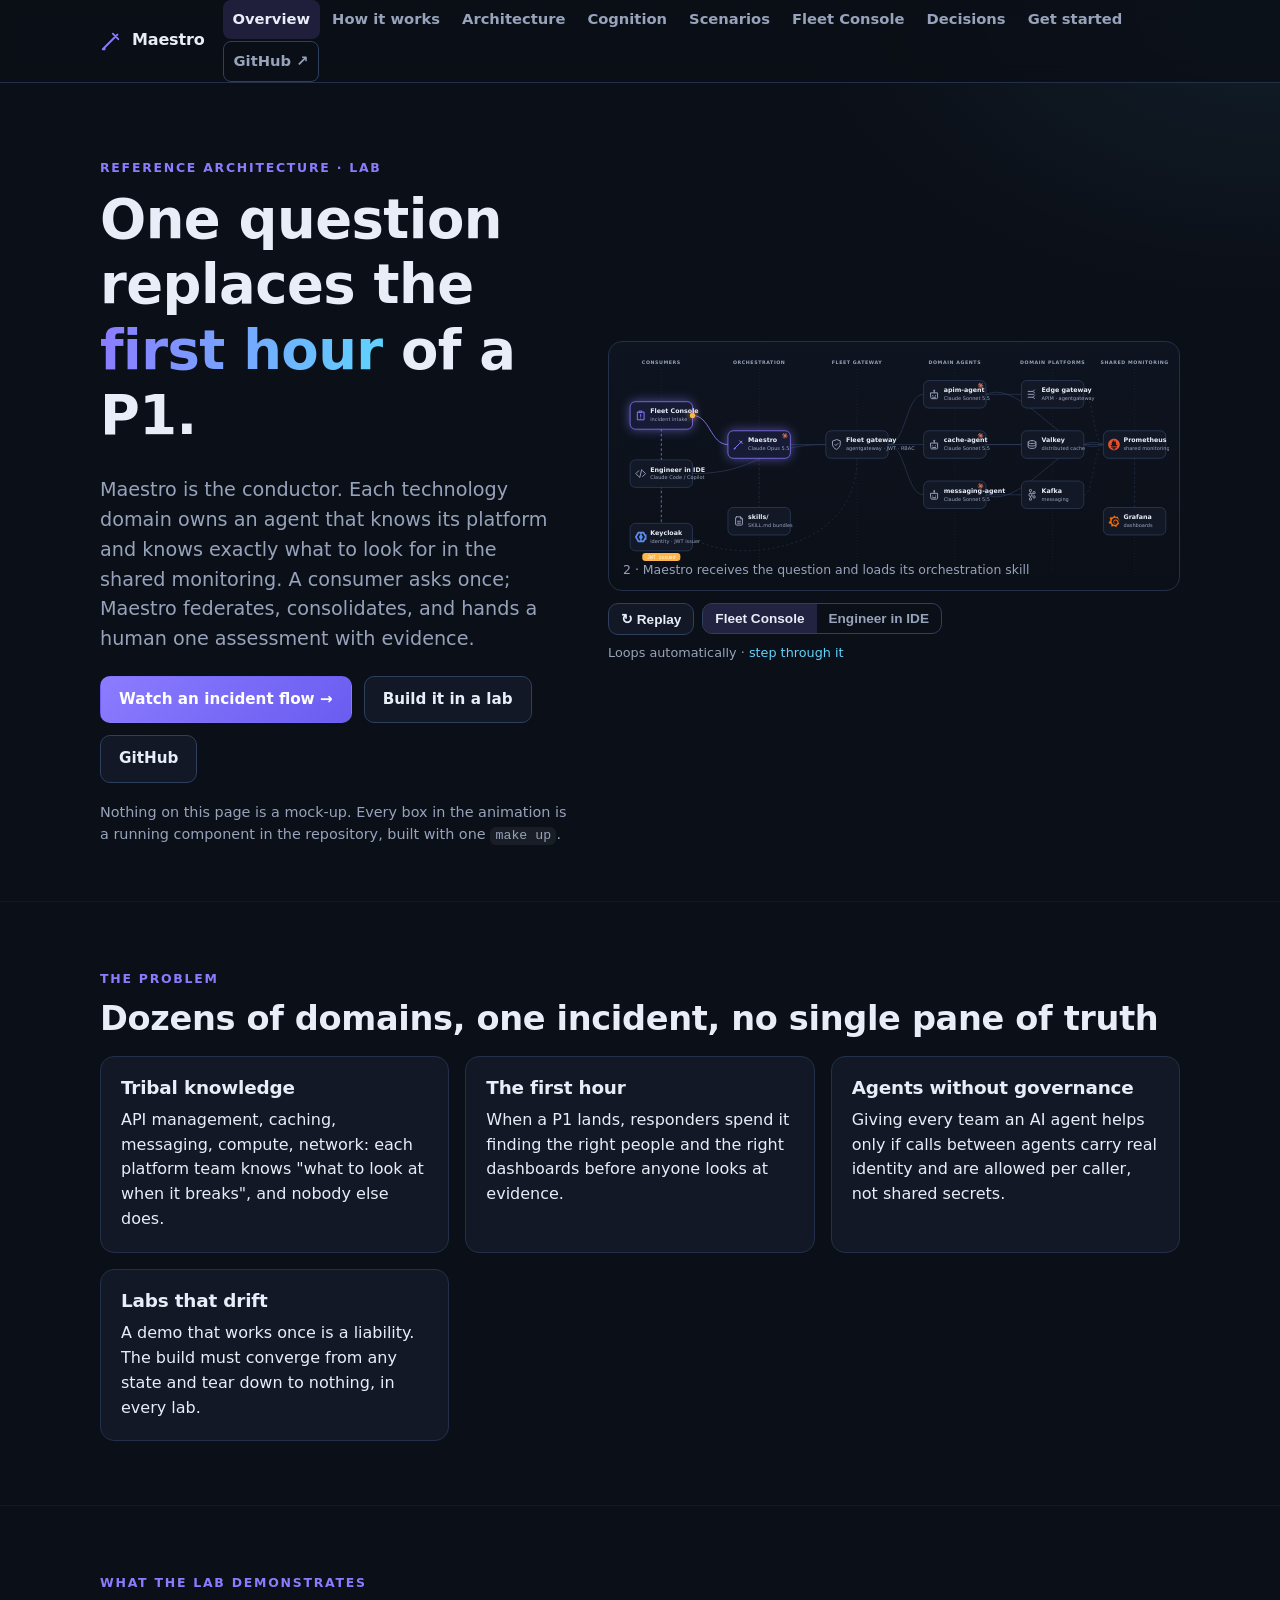
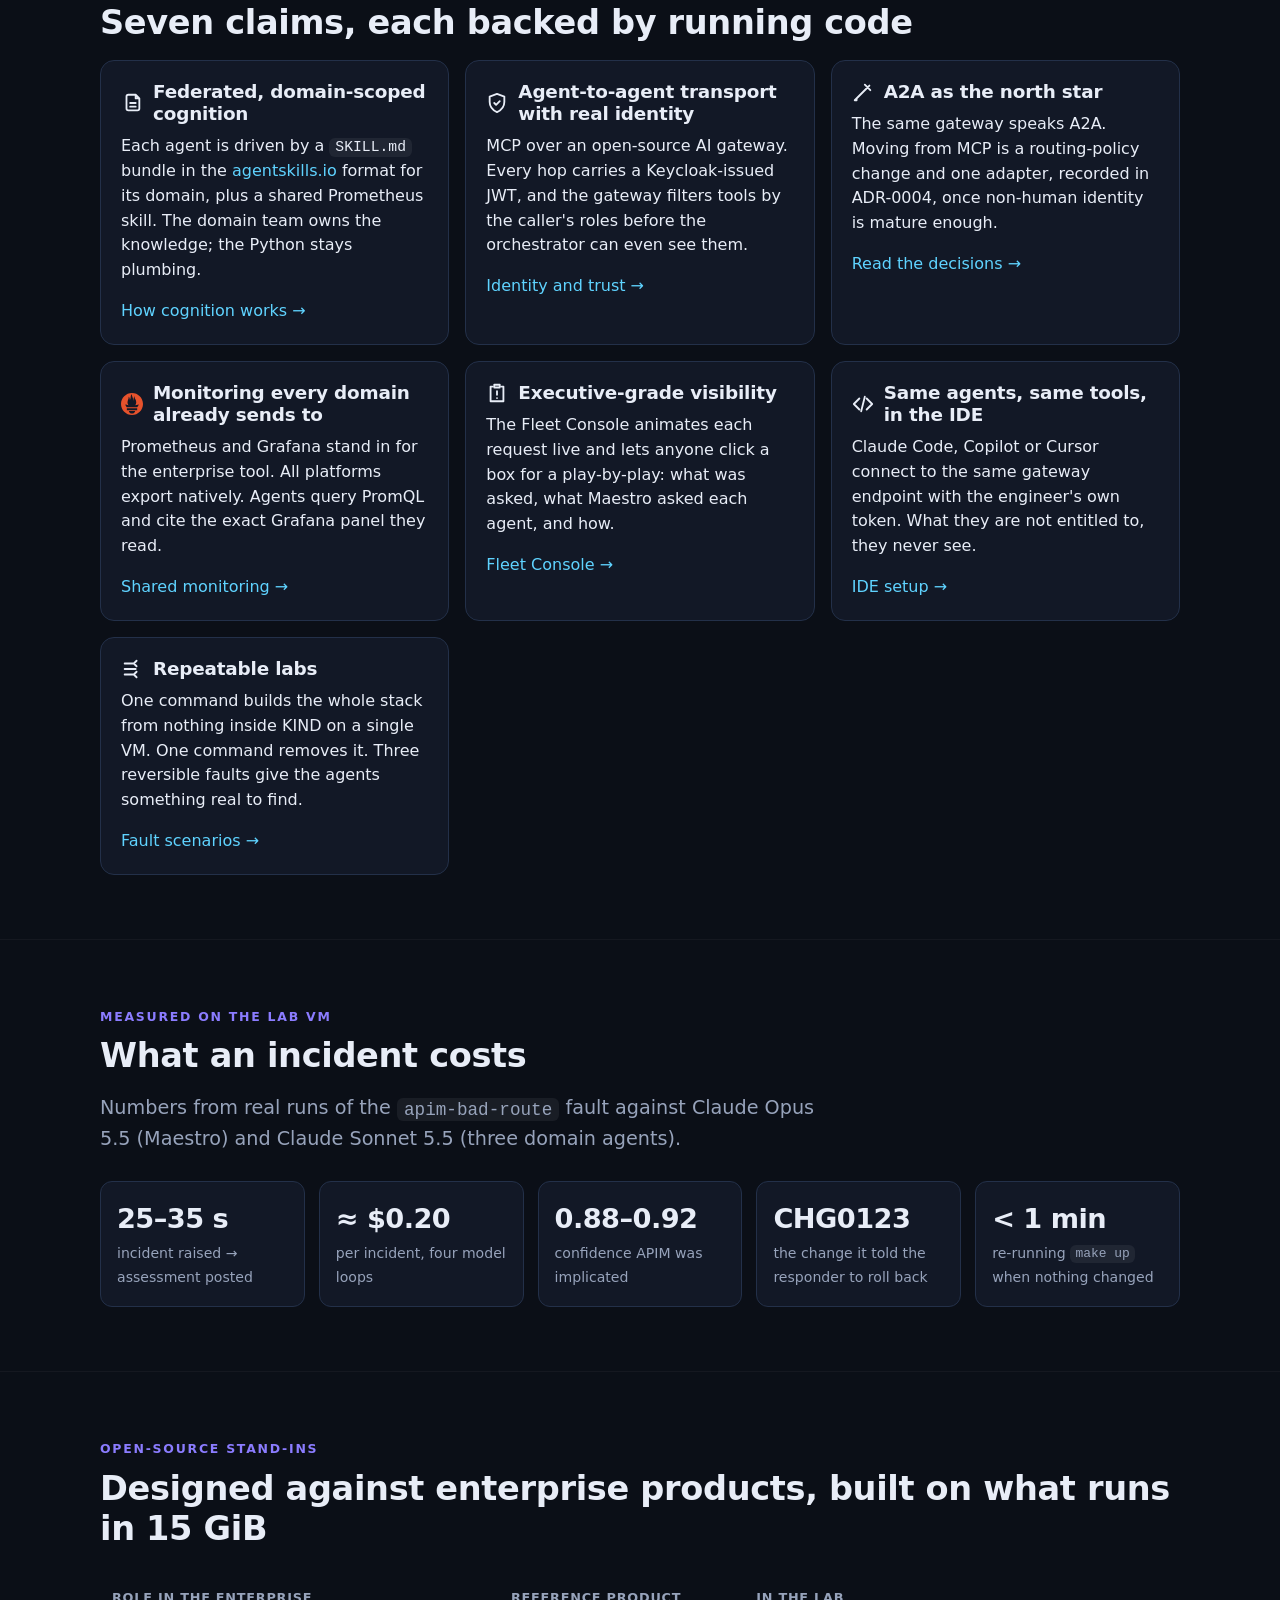
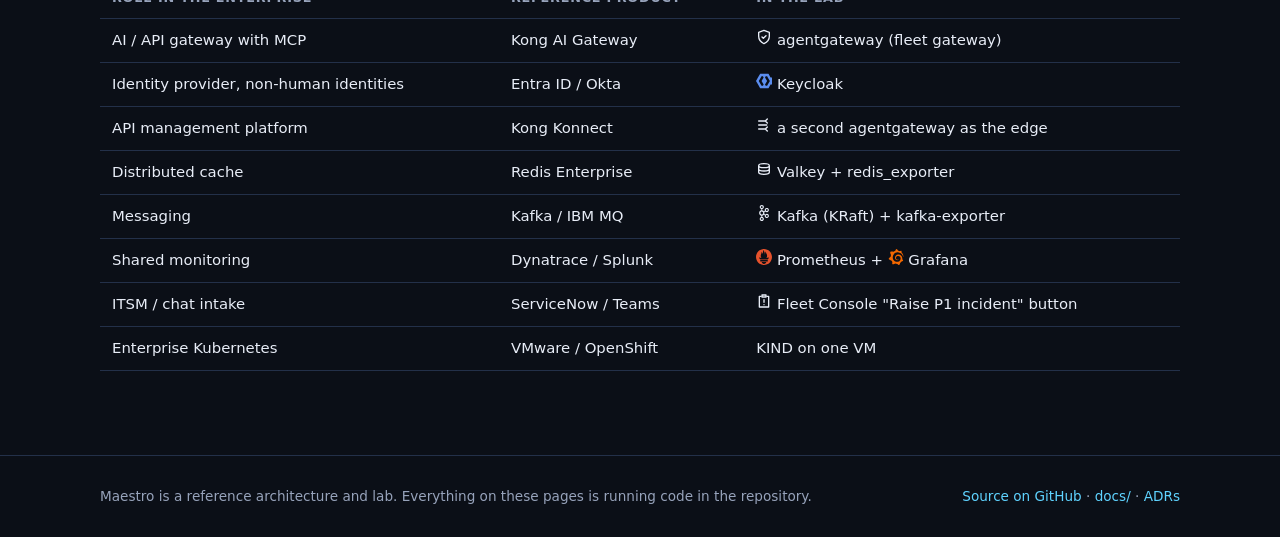
==== site/index.html @ 4a2fc815 "Add the animated GitHub Pages tour (site/) and its deploy workflow Eight static pages under site/ (v" ====
<!doctype html>
<html lang="en">
<head>
<meta charset="utf-8">
<meta name="viewport" content="width=device-width, initial-scale=1">
<title>Maestro — an agent of agents for observability</title>
<meta name="description" content="A working reference architecture where one question to Maestro replaces the first hour of a P1: domain agents, a governed MCP gateway, shared monitoring, and a console that shows the system think.">
<link rel="stylesheet" href="assets/site.css">
<script src="assets/icons.js"></script>
<script src="assets/site.js"></script>
<script src="assets/topology.js"></script>
</head>
<body>
<header id="site-header"></header>

<section class="hero">
  <div class="wrap grid">
    <div>
      <span class="eyebrow">Reference architecture · lab</span>
      <h1>One question replaces the <span>first hour</span> of a P1.</h1>
      <p class="lede">Maestro is the conductor. Each technology domain owns an agent that knows its platform and knows exactly what to look for in the shared monitoring. A consumer asks once; Maestro federates, consolidates, and hands a human one assessment with evidence.</p>
      <div class="cta">
        <a class="btn primary" href="how-it-works.html">Watch an incident flow →</a>
        <a class="btn" href="get-started.html">Build it in a lab</a>
        <a class="btn" href="https://github.com/paimonsoror/agent-of-agents-lab" rel="noopener">GitHub</a>
      </div>
      <p class="muted" style="margin-top:18px;font-size:.9rem">Nothing on this page is a mock-up. Every box in the animation is a running component in the repository, built with one <code>make up</code>.</p>
    </div>
    <div>
      <div class="stage" id="hero-stage"><div class="caption" id="hero-caption">Starting…</div></div>
      <div class="stage-controls">
        <button class="btn small" id="hero-replay">↻ Replay</button>
        <div class="toggle" role="group" aria-label="Caller">
          <button class="on" data-caller="console">Fleet Console</button>
          <button data-caller="ide">Engineer in IDE</button>
        </div>
        <span class="spacer"></span>
        <span class="muted" style="font-size:.8rem">Loops automatically · <a href="how-it-works.html">step through it</a></span>
      </div>
    </div>
  </div>
</section>

<section>
  <div class="wrap">
    <span class="eyebrow">The problem</span>
    <h2>Dozens of domains, one incident, no single pane of truth</h2>
    <div class="cards">
      <div class="card reveal"><h3>Tribal knowledge</h3><p>API management, caching, messaging, compute, network: each platform team knows "what to look at when it breaks", and nobody else does.</p></div>
      <div class="card reveal d1"><h3>The first hour</h3><p>When a P1 lands, responders spend it finding the right people and the right dashboards before anyone looks at evidence.</p></div>
      <div class="card reveal d2"><h3>Agents without governance</h3><p>Giving every team an AI agent helps only if calls between agents carry real identity and are allowed per caller, not shared secrets.</p></div>
      <div class="card reveal d3"><h3>Labs that drift</h3><p>A demo that works once is a liability. The build must converge from any state and tear down to nothing, in every lab.</p></div>
    </div>
  </div>
</section>

<section>
  <div class="wrap">
    <span class="eyebrow">What the lab demonstrates</span>
    <h2>Seven claims, each backed by running code</h2>
    <div class="cards">
      <div class="card reveal"><h3><i data-icon="skills" data-size="22"></i>Federated, domain-scoped cognition</h3><p>Each agent is driven by a <code>SKILL.md</code> bundle in the <a href="https://agentskills.io" rel="noopener">agentskills.io</a> format for its domain, plus a shared Prometheus skill. The domain team owns the knowledge; the Python stays plumbing.</p><a href="cognition.html">How cognition works →</a></div>
      <div class="card reveal d1"><h3><i data-icon="gateway" data-size="22"></i>Agent-to-agent transport with real identity</h3><p>MCP over an open-source AI gateway. Every hop carries a Keycloak-issued JWT, and the gateway filters tools by the caller's roles before the orchestrator can even see them.</p><a href="architecture.html#identity">Identity and trust →</a></div>
      <div class="card reveal d2"><h3><i data-icon="maestro" data-size="22"></i>A2A as the north star</h3><p>The same gateway speaks A2A. Moving from MCP is a routing-policy change and one adapter, recorded in ADR-0004, once non-human identity is mature enough.</p><a href="decisions.html">Read the decisions →</a></div>
      <div class="card reveal d3"><h3><i data-icon="prometheus" data-size="22"></i>Monitoring every domain already sends to</h3><p>Prometheus and Grafana stand in for the enterprise tool. All platforms export natively. Agents query PromQL and cite the exact Grafana panel they read.</p><a href="architecture.html#monitoring">Shared monitoring →</a></div>
      <div class="card reveal"><h3><i data-icon="console" data-size="22"></i>Executive-grade visibility</h3><p>The Fleet Console animates each request live and lets anyone click a box for a play-by-play: what was asked, what Maestro asked each agent, and how.</p><a href="console.html">Fleet Console →</a></div>
      <div class="card reveal d1"><h3><i data-icon="ide" data-size="22"></i>Same agents, same tools, in the IDE</h3><p>Claude Code, Copilot or Cursor connect to the same gateway endpoint with the engineer's own token. What they are not entitled to, they never see.</p><a href="get-started.html#ide">IDE setup →</a></div>
      <div class="card reveal d2"><h3><i data-icon="edge-gateway" data-size="22"></i>Repeatable labs</h3><p>One command builds the whole stack from nothing inside KIND on a single VM. One command removes it. Three reversible faults give the agents something real to find.</p><a href="scenarios.html">Fault scenarios →</a></div>
    </div>
  </div>
</section>

<section>
  <div class="wrap">
    <span class="eyebrow">Measured on the lab VM</span>
    <h2>What an incident costs</h2>
    <p class="lede">Numbers from real runs of the <code>apim-bad-route</code> fault against Claude Opus 5.5 (Maestro) and Claude Sonnet 5.5 (three domain agents).</p>
    <div class="stats">
      <div class="stat reveal"><b>25–35 s</b><span>incident raised → assessment posted</span></div>
      <div class="stat reveal d1"><b>≈ $0.20</b><span>per incident, four model loops</span></div>
      <div class="stat reveal d2"><b>0.88–0.92</b><span>confidence APIM was implicated</span></div>
      <div class="stat reveal d3"><b>CHG0123</b><span>the change it told the responder to roll back</span></div>
      <div class="stat reveal d4"><b>&lt; 1 min</b><span>re-running <code>make up</code> when nothing changed</span></div>
    </div>
  </div>
</section>

<section>
  <div class="wrap">
    <span class="eyebrow">Open-source stand-ins</span>
    <h2>Designed against enterprise products, built on what runs in 15 GiB</h2>
    <div class="table-wrap"><table>
      <thead><tr><th>Role in the enterprise</th><th>Reference product</th><th>In the lab</th></tr></thead>
      <tbody>
        <tr><td>AI / API gateway with MCP</td><td>Kong AI Gateway</td><td><i data-icon="gateway" data-size="16"></i> agentgateway (fleet gateway)</td></tr>
        <tr><td>Identity provider, non-human identities</td><td>Entra ID / Okta</td><td><i data-icon="keycloak" data-size="16"></i> Keycloak</td></tr>
        <tr><td>API management platform</td><td>Kong Konnect</td><td><i data-icon="edge-gateway" data-size="16"></i> a second agentgateway as the edge</td></tr>
        <tr><td>Distributed cache</td><td>Redis Enterprise</td><td><i data-icon="valkey" data-size="16"></i> Valkey + redis_exporter</td></tr>
        <tr><td>Messaging</td><td>Kafka / IBM MQ</td><td><i data-icon="apachekafka" data-size="16"></i> Kafka (KRaft) + kafka-exporter</td></tr>
        <tr><td>Shared monitoring</td><td>Dynatrace / Splunk</td><td><i data-icon="prometheus" data-size="16"></i> Prometheus + <i data-icon="grafana" data-size="16"></i> Grafana</td></tr>
        <tr><td>ITSM / chat intake</td><td>ServiceNow / Teams</td><td><i data-icon="console" data-size="16"></i> Fleet Console "Raise P1 incident" button</td></tr>
        <tr><td>Enterprise Kubernetes</td><td>VMware / OpenShift</td><td>KIND on one VM</td></tr>
      </tbody>
    </table></div>
  </div>
</section>

<footer id="site-footer"></footer>

<script>
(function () {
  const CAPTIONS = [
    "1 · The caller gets its own identity: a JWT from Keycloak",
    "2 · Maestro receives the question and loads its orchestration skill",
    "3 · The gateway lists only the tools the caller's roles allow",
    "4 · Fan-out: the relevant domain agents are consulted in parallel",
    "5 · Agents gather evidence from their platform and from Prometheus",
    "6 · Findings return: one domain implicated, the others cleared",
    "7 · Maestro posts one consolidated assessment to the caller",
    "8 · A human decides. Maestro recommends; it never remediates",
  ];
  const stage = document.getElementById("hero-stage"), cap = document.getElementById("hero-caption");
  const t = MaestroTopology.render(stage, {});
  let caller = "console", running = false, gen = 0;
  async function loop() {
    const my = ++gen;
    if (running) return; running = true;
    while (my === gen) {
      await MaestroTopology.runIncident(t, { caller, onStep: i => { cap.textContent = CAPTIONS[i]; }, holdMs: 3000 });
    }
    running = false;
  }
  document.getElementById("hero-replay").addEventListener("click", () => { gen++; running = false; loop(); });
  document.querySelectorAll(".toggle [data-caller]").forEach(b => b.addEventListener("click", () => {
    document.querySelectorAll(".toggle [data-caller]").forEach(x => x.classList.remove("on")); b.classList.add("on");
    caller = b.dataset.caller; gen++; running = false; loop();
  }));
  loop();
})();
</script>
</body>
</html>
---- site/assets/site.css ----
/* Maestro lab site. Vanilla CSS, no build step, no external fonts. */
:root {
  --bg: #0b0f17;
  --bg-2: #0f1522;
  --panel: #121826;
  --panel-2: #182033;
  --line: #233049;
  --line-2: #2f3f5e;
  --text: #e8edf7;
  --muted: #97a3bb;
  --accent: #8b7cff;
  --accent-2: #5fd3ff;
  --claude: #d97757;
  --ok: #3ecf8e;
  --bad: #ff5c7a;
  --warn: #ffb547;
  --gw: #5b8def;
  --prom: #e6522c;
  --grafana: #f46800;
  --radius: 14px;
  --maxw: 1120px;
  --font: ui-sans-serif, system-ui, -apple-system, "Segoe UI", Roboto, Inter, "Helvetica Neue", Arial, sans-serif;
  --mono: ui-monospace, SFMono-Regular, Menlo, Consolas, "Liberation Mono", monospace;
}
* { box-sizing: border-box; }
html { scroll-behavior: smooth; }
body {
  margin: 0; background: var(--bg); color: var(--text); font-family: var(--font);
  line-height: 1.55; font-size: 16px; -webkit-font-smoothing: antialiased;
  background-image:
    radial-gradient(900px 500px at 10% -10%, rgba(139,124,255,.14), transparent 60%),
    radial-gradient(800px 500px at 100% 0%, rgba(95,211,255,.08), transparent 60%);
}
a { color: var(--accent-2); text-decoration: none; }
a:hover { text-decoration: underline; }
code, pre, kbd { font-family: var(--mono); font-size: .92em; }
code { background: rgba(255,255,255,.06); padding: .1em .4em; border-radius: 6px; }
pre {
  background: #0a0e16; border: 1px solid var(--line); border-radius: 10px; padding: 14px 16px;
  overflow-x: auto; line-height: 1.5; margin: 14px 0;
}
pre code { background: none; padding: 0; }
h1, h2, h3, h4 { line-height: 1.2; margin: 0 0 .5em; letter-spacing: -.01em; }
h1 { font-size: clamp(2rem, 5vw, 3.4rem); font-weight: 800; }
h2 { font-size: clamp(1.5rem, 3vw, 2.1rem); font-weight: 750; }
h3 { font-size: 1.15rem; font-weight: 700; }
p { margin: 0 0 1em; }
.muted { color: var(--muted); }
.wrap { max-width: var(--maxw); margin: 0 auto; padding: 0 20px; }
.lede { font-size: 1.2rem; color: var(--muted); max-width: 60ch; }
section { padding: 64px 0; }
section + section { border-top: 1px solid rgba(255,255,255,.04); }
.eyebrow {
  display: inline-block; font-size: .78rem; letter-spacing: .14em; text-transform: uppercase;
  color: var(--accent); font-weight: 700; margin-bottom: 10px;
}

/* Header */
.site-header {
  position: sticky; top: 0; z-index: 50; backdrop-filter: blur(10px);
  background: rgba(11,15,23,.78); border-bottom: 1px solid var(--line);
}
.site-header .wrap { display: flex; align-items: center; gap: 18px; min-height: 60px; }
.brand { display: flex; align-items: center; gap: 10px; font-weight: 800; color: var(--text); letter-spacing: -.01em; }
.brand .icon { color: var(--accent); }
.brand:hover { text-decoration: none; }
.nav { display: flex; gap: 2px; margin-left: auto; flex-wrap: wrap; }
.nav a {
  color: var(--muted); padding: 8px 10px; border-radius: 8px; font-size: .92rem; font-weight: 600;
}
.nav a:hover { color: var(--text); background: rgba(255,255,255,.05); text-decoration: none; }
.nav a.active { color: var(--text); background: rgba(139,124,255,.16); }
.nav a.gh { border: 1px solid var(--line-2); }
.nav-toggle { display: none; margin-left: auto; background: none; border: 1px solid var(--line-2); color: var(--text); border-radius: 8px; padding: 6px 10px; }
.brand .tagline { font-weight: 500; color: var(--muted); white-space: nowrap; }
@media (max-width: 1280px) { .brand .tagline { display: none; } }
@media (max-width: 860px) {
  .nav { display: none; position: absolute; left: 0; right: 0; top: 60px; background: var(--bg-2); flex-direction: column; padding: 10px 16px 16px; border-bottom: 1px solid var(--line); }
  .nav.open { display: flex; }
  .nav-toggle { display: inline-block; }
}

/* Hero */
.hero { padding: 72px 0 40px; }
.hero .grid { display: grid; grid-template-columns: 0.9fr 1.1fr; gap: 40px; align-items: center; }
@media (max-width: 960px) { .hero .grid { grid-template-columns: 1fr; } }
.hero h1 span { background: linear-gradient(90deg, var(--accent), var(--accent-2)); -webkit-background-clip: text; background-clip: text; color: transparent; }
.cta { display: flex; gap: 12px; flex-wrap: wrap; margin-top: 22px; }
.btn {
  display: inline-flex; align-items: center; gap: 8px; padding: 11px 18px; border-radius: 10px;
  font-weight: 700; border: 1px solid var(--line-2); color: var(--text); background: var(--panel);
  cursor: pointer; font-size: .95rem; transition: transform .15s ease, background .15s ease;
}
.btn:hover { text-decoration: none; transform: translateY(-1px); background: var(--panel-2); }
.btn.primary { background: linear-gradient(135deg, var(--accent), #6a5cf0); border-color: transparent; color: #fff; }
.btn.primary:hover { filter: brightness(1.08); }
.btn.small { padding: 7px 12px; font-size: .85rem; }
.btn[disabled] { opacity: .5; cursor: default; transform: none; }

/* Cards */
.cards { display: grid; grid-template-columns: repeat(auto-fit, minmax(260px, 1fr)); gap: 16px; }
.card {
  background: var(--panel); border: 1px solid var(--line); border-radius: var(--radius); padding: 20px;
  transition: border-color .2s ease, transform .2s ease;
}
.card:hover { border-color: var(--line-2); transform: translateY(-2px); }
.card h3 { display: flex; align-items: center; gap: 10px; }
.card p:last-child { margin-bottom: 0; }
.card .icon { flex: none; }
.pill {
  display: inline-block; padding: 2px 10px; border-radius: 999px; font-size: .75rem; font-weight: 700;
  letter-spacing: .04em; border: 1px solid var(--line-2); color: var(--muted);
}
.pill.ok { color: var(--ok); border-color: rgba(62,207,142,.4); background: rgba(62,207,142,.08); }
.pill.bad { color: var(--bad); border-color: rgba(255,92,122,.4); background: rgba(255,92,122,.08); }
.pill.accent { color: var(--accent); border-color: rgba(139,124,255,.4); background: rgba(139,124,255,.1); }
.pill.warn { color: var(--warn); border-color: rgba(255,181,71,.4); background: rgba(255,181,71,.08); }

/* Stats */
.stats { display: grid; grid-template-columns: repeat(auto-fit, minmax(160px, 1fr)); gap: 14px; margin-top: 28px; }
.stat { background: var(--panel); border: 1px solid var(--line); border-radius: 12px; padding: 16px; }
.stat b { display: block; font-size: 1.7rem; font-weight: 800; letter-spacing: -.02em; }
.stat span { color: var(--muted); font-size: .88rem; }

/* Tables */
table { width: 100%; border-collapse: collapse; font-size: .93rem; margin: 12px 0 20px; }
th, td { text-align: left; padding: 10px 12px; border-bottom: 1px solid var(--line); vertical-align: top; }
th { color: var(--muted); font-weight: 700; font-size: .8rem; letter-spacing: .06em; text-transform: uppercase; }
tr:hover td { background: rgba(255,255,255,.02); }
.table-wrap { overflow-x: auto; }

/* Topology stage */
.stage {
  background: linear-gradient(180deg, #0e1420, #0b0f17); border: 1px solid var(--line); border-radius: var(--radius);
  padding: 10px; position: relative; overflow: hidden;
}
.stage svg { width: 100%; height: auto; display: block; }
.stage .caption { position: absolute; left: 14px; bottom: 10px; font-size: .78rem; color: var(--muted); }
.stage-controls { display: flex; gap: 8px; align-items: center; flex-wrap: wrap; margin: 12px 0; }
.stage-controls .spacer { flex: 1; }

/* Topology SVG classes */
.topo .edge { fill: none; stroke: var(--line-2); stroke-width: 1.6; opacity: .75; transition: stroke .3s ease, opacity .3s ease; }
.topo .edge.dashed { stroke-dasharray: 4 5; opacity: .55; }
.topo .edge.hot { stroke: var(--accent); opacity: 1; }
.topo .edge.hot-ok { stroke: var(--ok); opacity: 1; }
.topo .edge.hot-bad { stroke: var(--bad); opacity: 1; }
.topo .node rect { fill: var(--panel); stroke: var(--line-2); stroke-width: 1.4; transition: stroke .25s ease, fill .25s ease, filter .25s ease; }
.topo .node text { fill: var(--text); font-family: var(--font); font-size: 12px; font-weight: 700; }
.topo .node text.sub { fill: var(--muted); font-size: 9.5px; font-weight: 500; }
.topo .node .icon { color: var(--muted); }
.topo .node.active rect { stroke: var(--accent); fill: #171b35; filter: drop-shadow(0 0 10px rgba(139,124,255,.55)); }
.topo .node.active .icon { color: var(--accent); }
.topo .node.ok rect { stroke: var(--ok); fill: #10231d; }
.topo .node.bad rect { stroke: var(--bad); fill: #2a131c; filter: drop-shadow(0 0 10px rgba(255,92,122,.5)); }
.topo .node.off { opacity: .35; }
.topo .node.pulse rect { animation: nodePulse 1.1s ease-in-out infinite; }
@keyframes nodePulse { 0%,100% { filter: drop-shadow(0 0 4px rgba(139,124,255,.3)); } 50% { filter: drop-shadow(0 0 14px rgba(139,124,255,.8)); } }
.topo .lane { fill: var(--muted); font-size: 9px; letter-spacing: .12em; text-transform: uppercase; font-weight: 700; font-family: var(--font); }
.topo .lane-line { stroke: var(--line); stroke-dasharray: 2 4; }
.topo .packet { filter: drop-shadow(0 0 6px currentColor); }
.topo .badge { font-family: var(--mono); font-size: 9px; fill: #fff; }
.topo .badge-bg { rx: 6; fill: var(--accent); }
.topo .verdict { font-family: var(--font); font-size: 9.5px; font-weight: 800; }

/* Walkthrough layout */
.walk { display: grid; grid-template-columns: 1.4fr 1fr; gap: 20px; align-items: start; }
@media (max-width: 960px) { .walk { grid-template-columns: 1fr; } }
.narrative { background: var(--panel); border: 1px solid var(--line); border-radius: var(--radius); padding: 20px; min-height: 320px; }
.narrative h3 { margin-bottom: 6px; }
.narrative .who { font-size: .8rem; color: var(--accent); font-weight: 700; letter-spacing: .06em; text-transform: uppercase; }
.log {
  background: #0a0e16; border: 1px solid var(--line); border-radius: 10px; padding: 12px 14px; font-family: var(--mono);
  font-size: .8rem; line-height: 1.55; color: #c9d3e6; margin-top: 14px; min-height: 90px; white-space: pre-wrap; word-break: break-word;
}
.log .k { color: var(--accent-2); }
.log .ok { color: var(--ok); }
.log .bad { color: var(--bad); }
.log .dim { color: var(--muted); }
.log div { opacity: 0; transform: translateY(4px); animation: logIn .35s ease forwards; }
@keyframes logIn { to { opacity: 1; transform: none; } }
.steps { display: flex; gap: 6px; margin: 14px 0; flex-wrap: wrap; }
.steps button {
  background: var(--panel); border: 1px solid var(--line); color: var(--muted); border-radius: 8px; padding: 6px 10px;
  font-size: .8rem; font-weight: 700; cursor: pointer;
}
.steps button.current { color: var(--text); border-color: var(--accent); background: rgba(139,124,255,.14); }
.steps button.done { color: var(--text); }
.progress { height: 4px; background: var(--line); border-radius: 4px; overflow: hidden; }
.progress i { display: block; height: 100%; width: 0; background: linear-gradient(90deg, var(--accent), var(--accent-2)); transition: width .4s ease; }
.toggle { display: inline-flex; border: 1px solid var(--line-2); border-radius: 10px; overflow: hidden; }
.toggle button { background: none; border: 0; color: var(--muted); padding: 7px 12px; font-weight: 700; font-size: .85rem; cursor: pointer; }
.toggle button.on { background: rgba(139,124,255,.18); color: var(--text); }

/* Reveal on scroll */
.reveal { opacity: 0; transform: translateY(18px); transition: opacity .6s ease, transform .6s ease; }
.reveal.in { opacity: 1; transform: none; }
.reveal.d1 { transition-delay: .08s; } .reveal.d2 { transition-delay: .16s; } .reveal.d3 { transition-delay: .24s; } .reveal.d4 { transition-delay: .32s; }

/* Layers (architecture) */
.layers { display: grid; gap: 10px; }
.layer { display: grid; grid-template-columns: 170px 1fr; gap: 16px; align-items: center; background: var(--panel); border: 1px solid var(--line); border-radius: 12px; padding: 14px 16px; }
.layer .name { font-weight: 800; }
.layer .name small { display: block; color: var(--muted); font-weight: 500; font-size: .8rem; }
.layer .chips { display: flex; gap: 8px; flex-wrap: wrap; }
.chip { display: inline-flex; align-items: center; gap: 7px; background: var(--bg-2); border: 1px solid var(--line-2); border-radius: 999px; padding: 5px 11px; font-size: .85rem; font-weight: 600; }
@media (max-width: 640px) { .layer { grid-template-columns: 1fr; } }

/* Token animation */
.token-stage { background: var(--panel); border: 1px solid var(--line); border-radius: var(--radius); padding: 18px; }
.hops { display: grid; grid-template-columns: repeat(4, 1fr); gap: 10px; position: relative; }
.hop { background: var(--bg-2); border: 1px solid var(--line-2); border-radius: 10px; padding: 12px; text-align: center; font-weight: 700; font-size: .9rem; position: relative; transition: border-color .3s; }
.hop small { display: block; color: var(--muted); font-weight: 500; font-size: .75rem; }
.hop.lit { border-color: var(--accent); box-shadow: 0 0 0 2px rgba(139,124,255,.2); }
.jwt {
  position: absolute; top: -18px; left: 0; transform: translateX(-50%); background: var(--warn); color: #1a1200;
  font-family: var(--mono); font-size: .72rem; font-weight: 800; padding: 3px 8px; border-radius: 6px; white-space: nowrap;
  transition: left .9s cubic-bezier(.5,0,.2,1); box-shadow: 0 4px 14px rgba(255,181,71,.35);
}
.claims { font-family: var(--mono); font-size: .8rem; background: #0a0e16; border: 1px solid var(--line); border-radius: 10px; padding: 12px 14px; margin-top: 16px; white-space: pre; overflow-x: auto; }
.claims .hl { color: var(--warn); }
.tools { display: grid; grid-template-columns: repeat(auto-fit, minmax(150px, 1fr)); gap: 8px; margin-top: 12px; }
.tool { font-family: var(--mono); font-size: .8rem; background: var(--bg-2); border: 1px solid var(--line-2); border-radius: 8px; padding: 8px 10px; transition: opacity .5s, transform .5s, border-color .5s; }
.tool.hidden-by-gateway { opacity: .25; transform: scale(.96); border-style: dashed; text-decoration: line-through; }

/* Skills tree */
.tree { font-family: var(--mono); font-size: .85rem; background: #0a0e16; border: 1px solid var(--line); border-radius: 10px; padding: 14px 16px; line-height: 1.7; white-space: pre; overflow-x: auto; }
.tree .dir { color: var(--accent-2); }
.tree .file { color: var(--text); }
.tree .ref { color: var(--muted); }
.tree .lit { color: var(--warn); font-weight: 800; }
.tree .glow { background: rgba(255,181,71,.12); border-radius: 4px; }
.split { display: grid; grid-template-columns: 1fr 1fr; gap: 20px; align-items: start; }
@media (max-width: 860px) { .split { grid-template-columns: 1fr; } }
.quote { border-left: 3px solid var(--accent); padding: 6px 16px; color: var(--muted); font-style: italic; margin: 16px 0; }

/* Scenario cards */
.scenario { background: var(--panel); border: 1px solid var(--line); border-radius: var(--radius); padding: 18px; display: grid; gap: 12px; }
.scenario header { display: flex; align-items: center; gap: 10px; justify-content: space-between; }
.scenario h3 { margin: 0; }
.spark { width: 100%; height: 110px; display: block; }
.spark .grid { stroke: var(--line); stroke-width: 1; }
.spark .line { fill: none; stroke: var(--ok); stroke-width: 2.2; stroke-linecap: round; transition: stroke .4s; }
.spark .fill { fill: url(#sparkFillOk); opacity: .35; }
.spark .line.bad { stroke: var(--bad); }
.spark text { font-family: var(--mono); font-size: 9px; fill: var(--muted); }
.verdict { border: 1px solid var(--line-2); border-radius: 10px; padding: 12px; background: var(--bg-2); transition: border-color .3s; }
.verdict.bad { border-color: rgba(255,92,122,.5); }
.verdict.ok { border-color: rgba(62,207,142,.5); }
.verdict b { display: block; margin-bottom: 4px; }
.verdict p { margin: 0; font-size: .9rem; color: var(--muted); }

/* Console mock */
.console-mock { background: #0a0e16; border: 1px solid var(--line); border-radius: var(--radius); overflow: hidden; }
.console-mock .bar { display: flex; gap: 8px; align-items: center; padding: 8px 12px; border-bottom: 1px solid var(--line); font-size: .8rem; color: var(--muted); }
.console-mock .bar i { width: 10px; height: 10px; border-radius: 50%; background: var(--line-2); display: inline-block; }
.console-mock .body { display: grid; grid-template-columns: 1fr 300px; }
@media (max-width: 860px) { .console-mock .body { grid-template-columns: 1fr; } }
.drawer { border-left: 1px solid var(--line); padding: 14px; font-size: .85rem; background: var(--panel); }
.drawer h4 { margin: 0 0 8px; display: flex; gap: 8px; align-items: center; }
.drawer ol { margin: 0; padding-left: 18px; display: grid; gap: 6px; }
.drawer li { opacity: 0; transform: translateX(6px); animation: logIn .4s ease forwards; }
.drawer li b { color: var(--accent-2); }
.cred { display: inline-block; position: relative; }
.cred .card-pop {
  position: absolute; top: 120%; left: 0; z-index: 5; background: var(--panel-2); border: 1px solid var(--line-2); border-radius: 10px; padding: 10px 12px;
  font-size: .8rem; min-width: 220px; opacity: 0; transform: translateY(-4px); pointer-events: none; transition: opacity .2s, transform .2s; box-shadow: 0 10px 30px rgba(0,0,0,.4);
}
.cred:hover .card-pop, .cred:focus-within .card-pop { opacity: 1; transform: none; }
.cred .card-pop div { display: flex; justify-content: space-between; gap: 10px; }
.cred .card-pop code { background: rgba(255,255,255,.08); }

/* ADR cards */
.adr { display: grid; grid-template-columns: 70px 1fr auto; gap: 14px; align-items: center; background: var(--panel); border: 1px solid var(--line); border-radius: 12px; padding: 14px 16px; }
.adr .num { font-family: var(--mono); color: var(--accent); font-weight: 800; }
.adr p { margin: 2px 0 0; color: var(--muted); font-size: .9rem; }
@media (max-width: 640px) { .adr { grid-template-columns: 1fr; } }

/* Footer */
.site-footer { border-top: 1px solid var(--line); padding: 30px 0; color: var(--muted); font-size: .85rem; }
.site-footer .wrap { display: flex; gap: 16px; flex-wrap: wrap; justify-content: space-between; }

.callout { background: rgba(139,124,255,.08); border: 1px solid rgba(139,124,255,.3); border-radius: 12px; padding: 14px 16px; margin: 16px 0; }
.callout.warn { background: rgba(255,181,71,.08); border-color: rgba(255,181,71,.35); }
.kbd-row { display: flex; gap: 8px; flex-wrap: wrap; }
kbd { background: var(--bg-2); border: 1px solid var(--line-2); border-bottom-width: 2px; border-radius: 6px; padding: 2px 7px; font-size: .8rem; }
.icon-row { display: flex; gap: 14px; align-items: center; flex-wrap: wrap; }
.icon-row .chip .icon { width: 18px; height: 18px; }
hr.soft { border: 0; border-top: 1px solid var(--line); margin: 28px 0; }
.sr-only { position: absolute; width: 1px; height: 1px; overflow: hidden; clip: rect(0 0 0 0); }

@media (prefers-reduced-motion: reduce) {
  html { scroll-behavior: auto; }
  .reveal { opacity: 1; transform: none; transition: none; }
  .topo .node.pulse rect { animation: none; }
  .jwt { transition: none; }
  .log div, .drawer li { animation: none; opacity: 1; transform: none; }
}
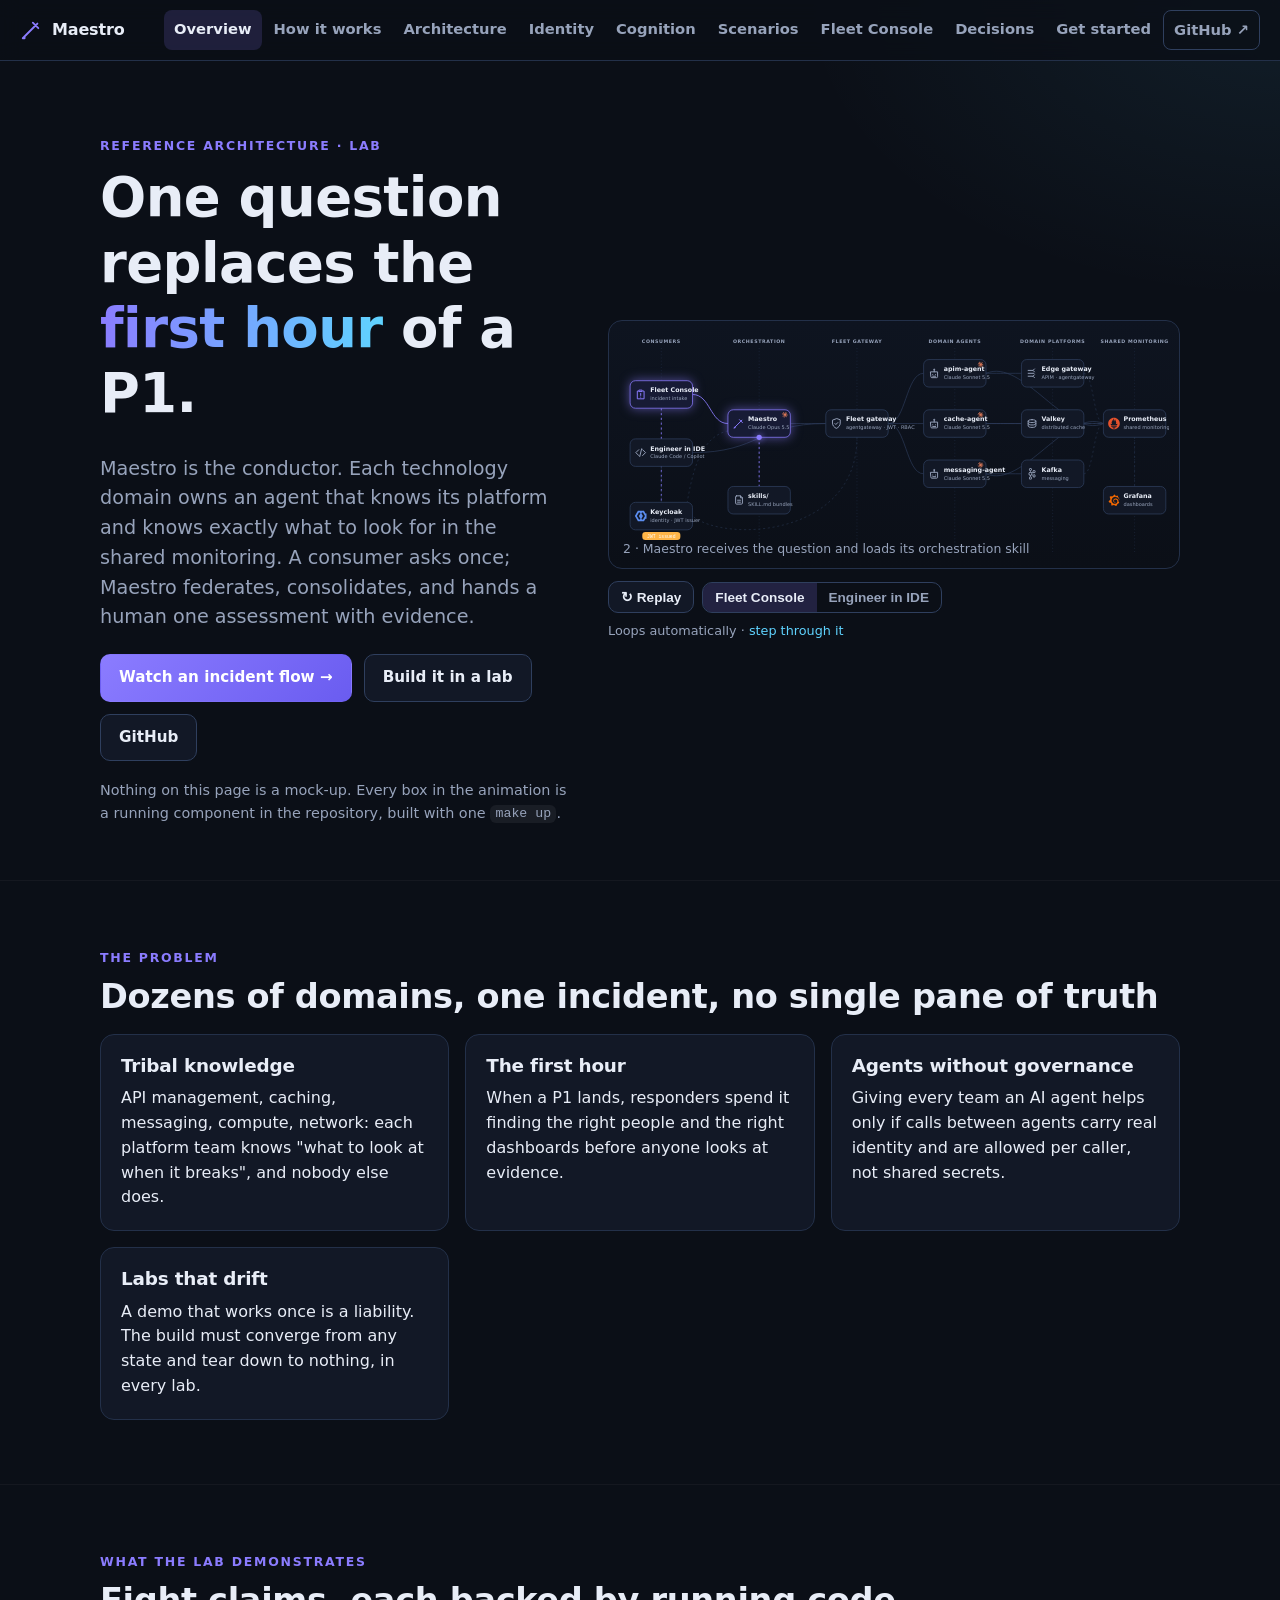
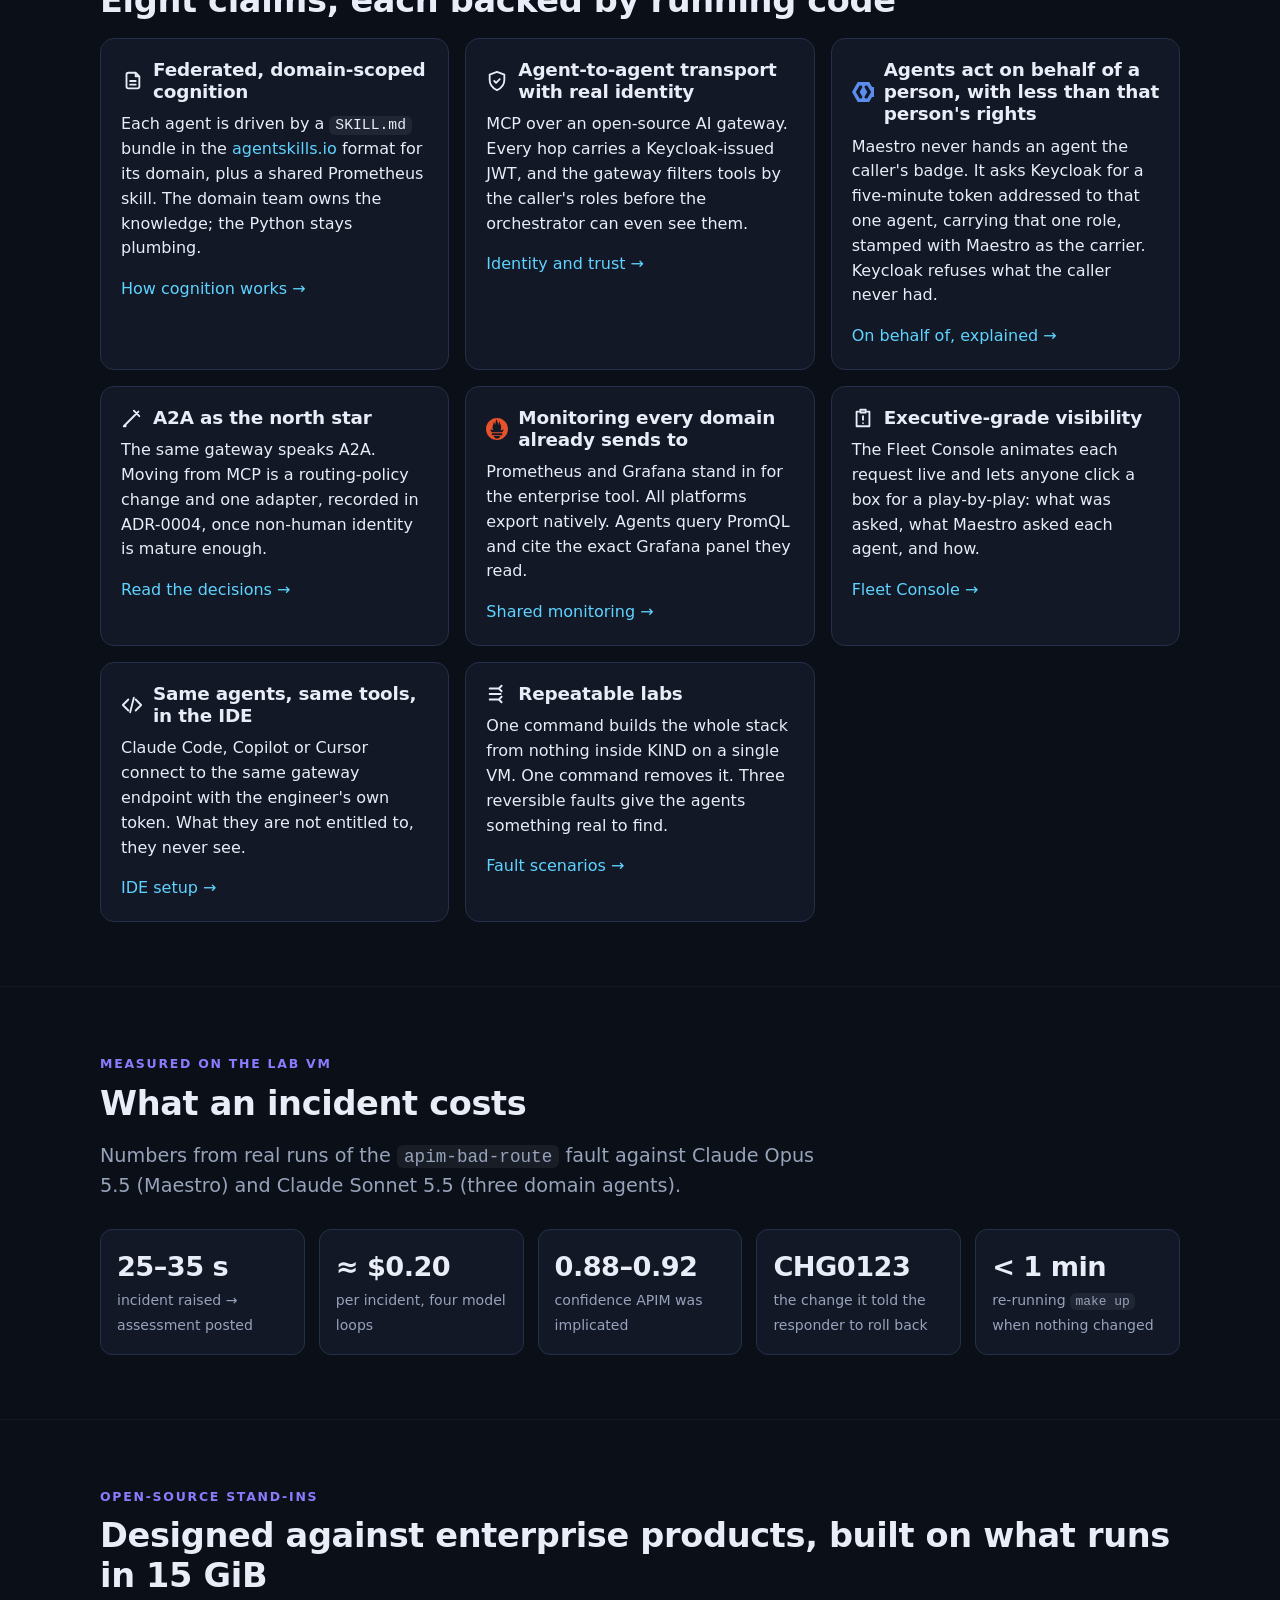
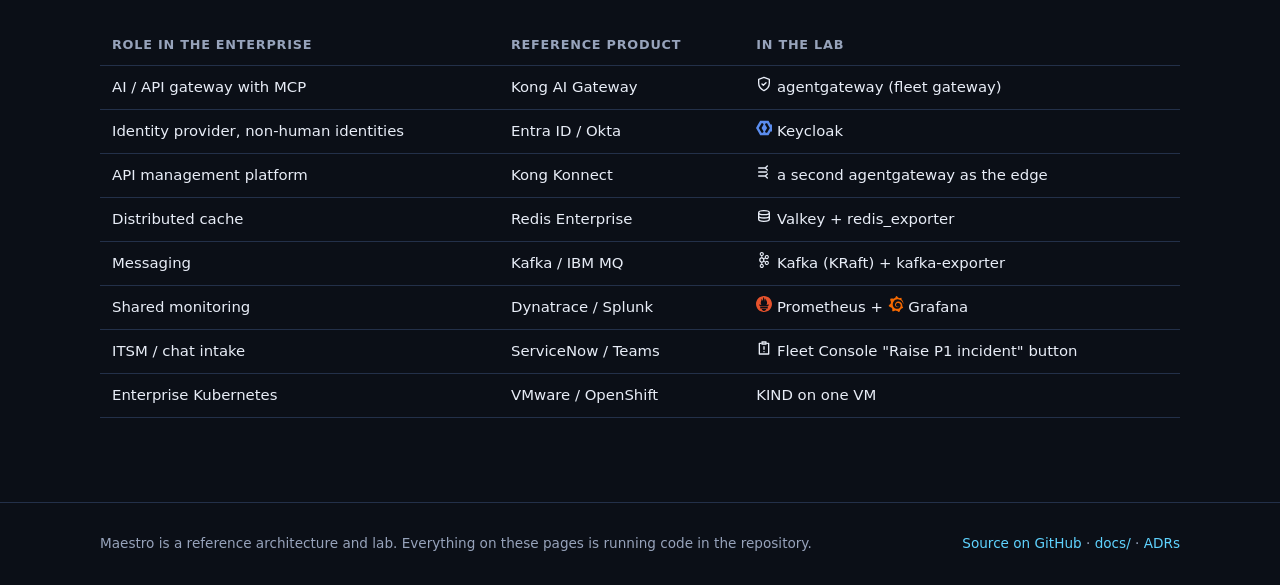
==== commit b85709ea: "On-behalf-of tokens: Maestro delegates via Keycloak token exchange (ADR-0015) Agents no longer recei" ====
--- a/site/index.html
+++ b/site/index.html
@@ -57,11 +57,12 @@
 <section>
   <div class="wrap">
     <span class="eyebrow">What the lab demonstrates</span>
-    <h2>Seven claims, each backed by running code</h2>
+    <h2>Eight claims, each backed by running code</h2>
     <div class="cards">
       <div class="card reveal"><h3><i data-icon="skills" data-size="22"></i>Federated, domain-scoped cognition</h3><p>Each agent is driven by a <code>SKILL.md</code> bundle in the <a href="https://agentskills.io" rel="noopener">agentskills.io</a> format for its domain, plus a shared Prometheus skill. The domain team owns the knowledge; the Python stays plumbing.</p><a href="cognition.html">How cognition works →</a></div>
       <div class="card reveal d1"><h3><i data-icon="gateway" data-size="22"></i>Agent-to-agent transport with real identity</h3><p>MCP over an open-source AI gateway. Every hop carries a Keycloak-issued JWT, and the gateway filters tools by the caller's roles before the orchestrator can even see them.</p><a href="architecture.html#identity">Identity and trust →</a></div>
-      <div class="card reveal d2"><h3><i data-icon="maestro" data-size="22"></i>A2A as the north star</h3><p>The same gateway speaks A2A. Moving from MCP is a routing-policy change and one adapter, recorded in ADR-0004, once non-human identity is mature enough.</p><a href="decisions.html">Read the decisions →</a></div>
+      <div class="card reveal d2"><h3><i data-icon="keycloak" data-size="22"></i>Agents act on behalf of a person, with less than that person's rights</h3><p>Maestro never hands an agent the caller's badge. It asks Keycloak for a five-minute token addressed to that one agent, carrying that one role, stamped with Maestro as the carrier. Keycloak refuses what the caller never had.</p><a href="identity.html">On behalf of, explained →</a></div>
+      <div class="card reveal d3"><h3><i data-icon="maestro" data-size="22"></i>A2A as the north star</h3><p>The same gateway speaks A2A. Moving from MCP is a routing-policy change and one adapter, recorded in ADR-0004, once non-human identity is mature enough.</p><a href="decisions.html">Read the decisions →</a></div>
       <div class="card reveal d3"><h3><i data-icon="prometheus" data-size="22"></i>Monitoring every domain already sends to</h3><p>Prometheus and Grafana stand in for the enterprise tool. All platforms export natively. Agents query PromQL and cite the exact Grafana panel they read.</p><a href="architecture.html#monitoring">Shared monitoring →</a></div>
       <div class="card reveal"><h3><i data-icon="console" data-size="22"></i>Executive-grade visibility</h3><p>The Fleet Console animates each request live and lets anyone click a box for a play-by-play: what was asked, what Maestro asked each agent, and how.</p><a href="console.html">Fleet Console →</a></div>
       <div class="card reveal d1"><h3><i data-icon="ide" data-size="22"></i>Same agents, same tools, in the IDE</h3><p>Claude Code, Copilot or Cursor connect to the same gateway endpoint with the engineer's own token. What they are not entitled to, they never see.</p><a href="get-started.html#ide">IDE setup →</a></div>
@@ -113,7 +114,7 @@
     "1 · The caller gets its own identity: a JWT from Keycloak",
     "2 · Maestro receives the question and loads its orchestration skill",
     "3 · The gateway lists only the tools the caller's roles allow",
-    "4 · Fan-out: the relevant domain agents are consulted in parallel",
+    "4 · Keycloak issues one on-behalf-of token per agent; fan-out in parallel",
     "5 · Agents gather evidence from their platform and from Prometheus",
     "6 · Findings return: one domain implicated, the others cleared",
     "7 · Maestro posts one consolidated assessment to the caller",
--- a/site/assets/site.css
+++ b/site/assets/site.css
@@ -60,7 +60,7 @@
   position: sticky; top: 0; z-index: 50; backdrop-filter: blur(10px);
   background: rgba(11,15,23,.78); border-bottom: 1px solid var(--line);
 }
-.site-header .wrap { display: flex; align-items: center; gap: 18px; min-height: 60px; }
+.site-header .wrap { display: flex; align-items: center; gap: 18px; min-height: 60px; max-width: 1360px; }
 .brand { display: flex; align-items: center; gap: 10px; font-weight: 800; color: var(--text); letter-spacing: -.01em; }
 .brand .icon { color: var(--accent); }
 .brand:hover { text-decoration: none; }
@@ -73,7 +73,8 @@
 .nav a.gh { border: 1px solid var(--line-2); }
 .nav-toggle { display: none; margin-left: auto; background: none; border: 1px solid var(--line-2); color: var(--text); border-radius: 8px; padding: 6px 10px; }
 .brand .tagline { font-weight: 500; color: var(--muted); white-space: nowrap; }
-@media (max-width: 1280px) { .brand .tagline { display: none; } }
+@media (max-width: 1400px) { .brand .tagline { display: none; } }
+@media (max-width: 1180px) { .nav a { padding: 8px 7px; font-size: .86rem; } }
 @media (max-width: 860px) {
   .nav { display: none; position: absolute; left: 0; right: 0; top: 60px; background: var(--bg-2); flex-direction: column; padding: 10px 16px 16px; border-bottom: 1px solid var(--line); }
   .nav.open { display: flex; }
@@ -217,7 +218,53 @@
   font-family: var(--mono); font-size: .72rem; font-weight: 800; padding: 3px 8px; border-radius: 6px; white-space: nowrap;
   transition: left .9s cubic-bezier(.5,0,.2,1); box-shadow: 0 4px 14px rgba(255,181,71,.35);
 }
-.claims { font-family: var(--mono); font-size: .8rem; background: #0a0e16; border: 1px solid var(--line); border-radius: 10px; padding: 12px 14px; margin-top: 16px; white-space: pre; overflow-x: auto; }
+.hops.hops-5 { grid-template-columns: repeat(5, 1fr); gap: 8px; }
+.hops-5 .hop { padding: 10px 6px; font-size: .8rem; }
+.jwt.obo { background: var(--accent); color: #fff; box-shadow: 0 4px 14px rgba(139,124,255,.45); }
+.claims { font-family: var(--mono); font-size: .8rem; background: #0a0e16; border: 1px solid var(--line); border-radius: 10px; padding: 12px 14px; margin-top: 16px; white-space: pre; overflow-x: auto; min-height: 150px; }
+
+/* Identity page: badges and stations */
+.idbadge { background: var(--bg-2); border: 1px solid var(--line-2); border-radius: 12px; padding: 12px 14px; font-size: .85rem; }
+.idbadge .hd { display: flex; justify-content: space-between; align-items: center; gap: 8px; font-weight: 800; margin-bottom: 8px; font-size: .74rem; letter-spacing: .06em; text-transform: uppercase; color: var(--muted); }
+.idbadge .row { display: grid; grid-template-columns: 96px 1fr; gap: 8px; padding: 4px 0; border-top: 1px dashed var(--line); align-items: baseline; }
+.idbadge .row:first-of-type { border-top: 0; }
+.idbadge .k { color: var(--muted); font-size: .72rem; text-transform: uppercase; letter-spacing: .06em; }
+.idbadge code { font-size: .8rem; }
+.idbadge.full { border-color: var(--warn); box-shadow: 0 0 0 2px rgba(255,181,71,.14); }
+.idbadge.full .hd { color: var(--warn); }
+.idbadge.obo { border-color: var(--accent); box-shadow: 0 0 0 2px rgba(139,124,255,.18); }
+.idbadge.obo .hd { color: var(--accent); }
+.idbadge.refused { border-color: var(--bad); box-shadow: 0 0 0 2px rgba(255,92,122,.15); }
+.idbadge.refused .hd { color: var(--bad); }
+.idbadge .del { color: var(--bad); text-decoration: line-through; opacity: .75; }
+.idbadge .add { color: var(--ok); font-weight: 700; }
+.idbadge .keep { color: var(--text); }
+.badge-grid { display: grid; grid-template-columns: 1fr 1fr; gap: 16px; align-items: start; }
+@media (max-width: 760px) { .badge-grid { grid-template-columns: 1fr; } }
+.stations-wrap { position: relative; padding-top: 222px; }
+.stations { display: grid; grid-template-columns: repeat(4, 1fr); gap: 10px; }
+.station { background: var(--panel); border: 1px solid var(--line-2); border-radius: 12px; padding: 12px 8px; text-align: center; font-weight: 700; font-size: .86rem; transition: border-color .3s, box-shadow .3s; }
+.station small { display: block; color: var(--muted); font-weight: 500; font-size: .72rem; margin-top: 2px; }
+.station .icon { display: block; margin: 0 auto 6px; color: var(--muted); }
+.station.lit { border-color: var(--accent); box-shadow: 0 0 0 2px rgba(139,124,255,.22); }
+.station.lit .icon { color: var(--accent); }
+.station.bad { border-color: var(--bad); box-shadow: 0 0 0 2px rgba(255,92,122,.2); }
+.moving { position: absolute; top: 0; left: 0; transform: translateX(-50%); transition: left 1s cubic-bezier(.5,0,.2,1), opacity .3s; width: 250px; max-width: 46vw; }
+.moving .idbadge { transition: border-color .4s, box-shadow .4s; }
+.moving .fade { transition: opacity .35s; }
+.station-caption { margin-top: 12px; min-height: 48px; font-size: .9rem; color: var(--muted); }
+.step-dots { display: flex; gap: 6px; margin-top: 10px; }
+.step-dots i { width: 8px; height: 8px; border-radius: 50%; background: var(--line-2); display: inline-block; transition: background .3s; }
+.step-dots i.on { background: var(--accent); }
+.why { display: grid; grid-template-columns: repeat(auto-fit, minmax(240px, 1fr)); gap: 14px; }
+.compare td:nth-child(3) { color: var(--text); }
+.compare td:nth-child(2) { color: var(--muted); }
+.glossary dt { font-weight: 800; margin-top: 10px; font-family: var(--mono); font-size: .9rem; color: var(--accent-2); }
+.glossary dd { margin: 2px 0 0; color: var(--muted); }
+.tabs { display: flex; gap: 6px; flex-wrap: wrap; margin-bottom: 12px; }
+.tabs button { background: var(--panel); border: 1px solid var(--line-2); color: var(--muted); border-radius: 8px; padding: 7px 12px; font-weight: 700; font-size: .85rem; cursor: pointer; }
+.tabs button.on { color: var(--text); border-color: var(--accent); background: rgba(139,124,255,.14); }
+.refusal { border: 1px solid rgba(255,92,122,.5); background: rgba(255,92,122,.08); border-radius: 10px; padding: 12px 14px; font-family: var(--mono); font-size: .85rem; color: var(--bad); }
 .claims .hl { color: var(--warn); }
 .tools { display: grid; grid-template-columns: repeat(auto-fit, minmax(150px, 1fr)); gap: 8px; margin-top: 12px; }
 .tool { font-family: var(--mono); font-size: .8rem; background: var(--bg-2); border: 1px solid var(--line-2); border-radius: 8px; padding: 8px 10px; transition: opacity .5s, transform .5s, border-color .5s; }
